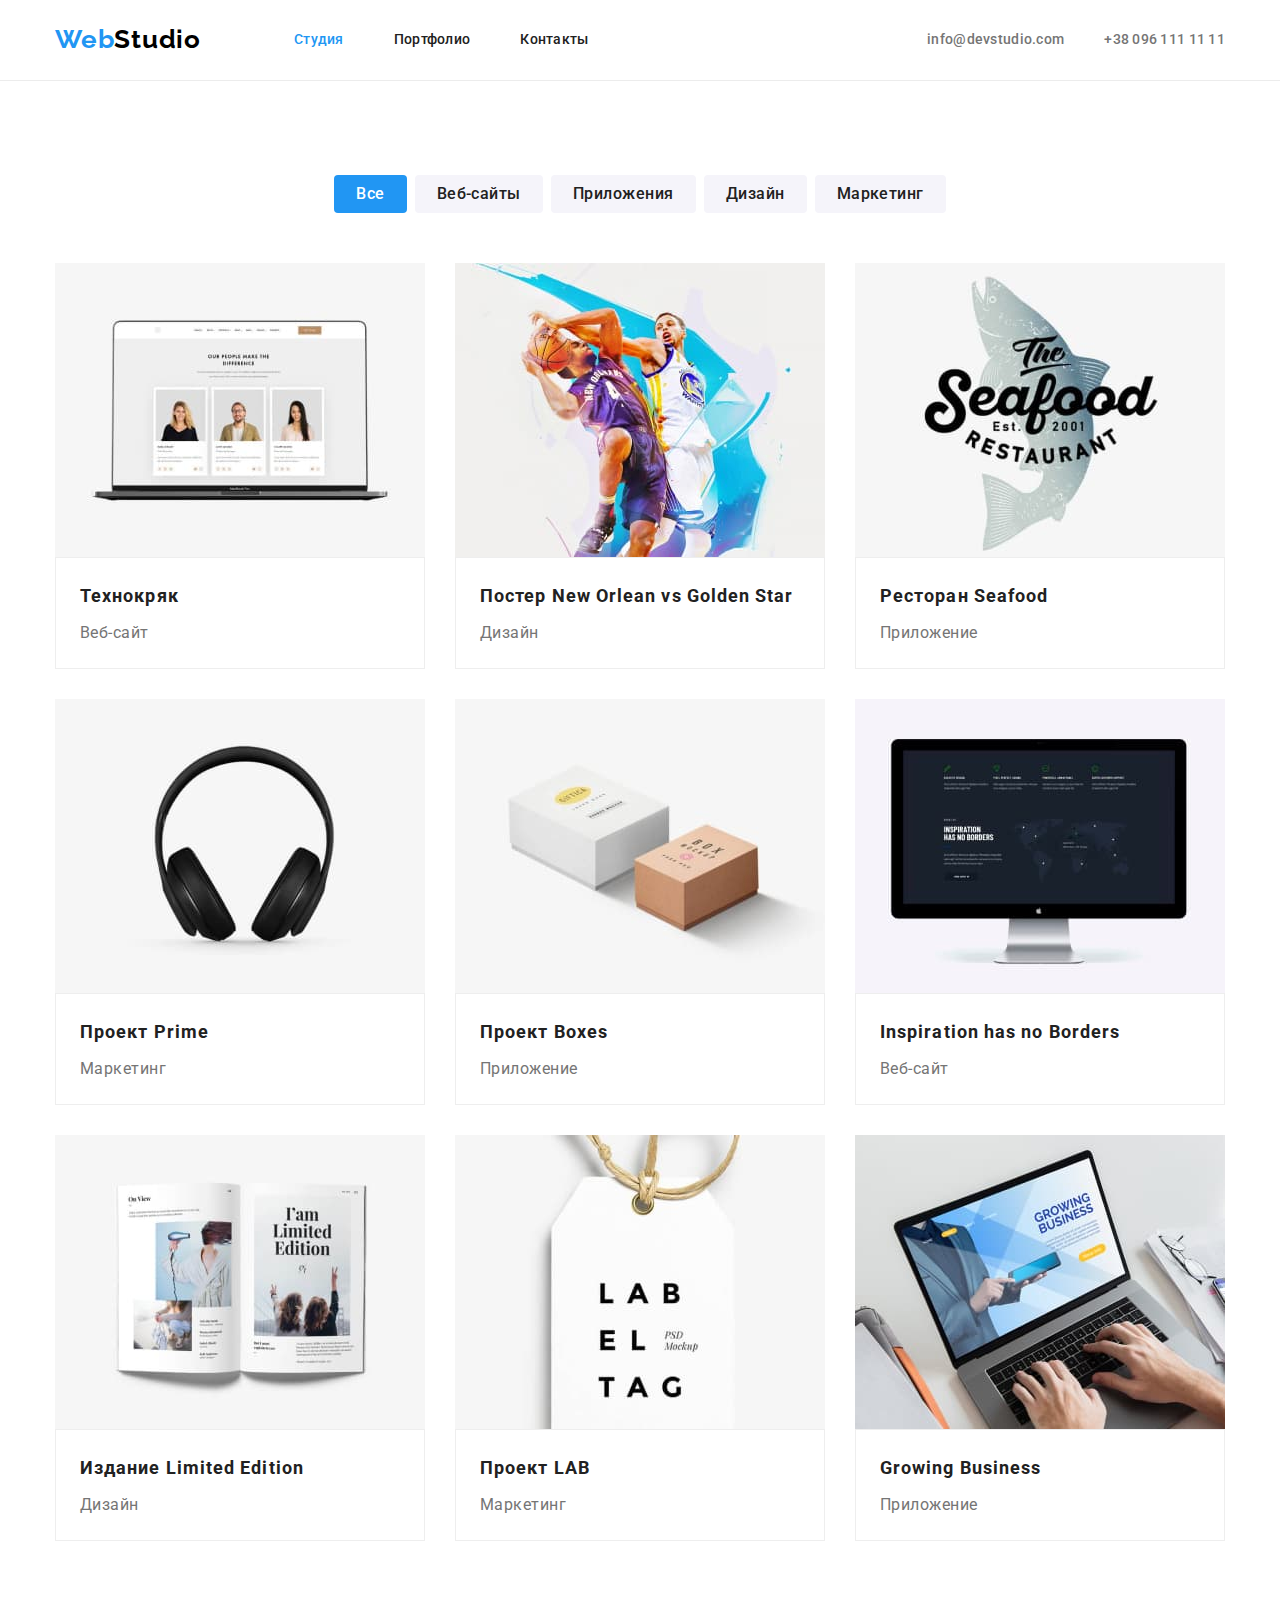
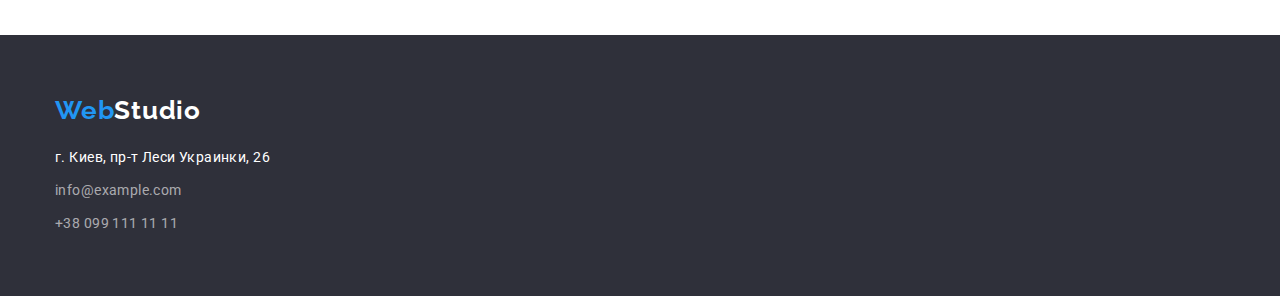
==== portfolio.html @ ed1b18f8 "create-hw" ====
<!DOCTYPE html>
<html lang="ru">
  <head>
    <meta charset="UTF-8" />
    <meta http-equiv="X-UA-Compatible" content="IE=edge" />
    <meta name="viewport" content="width=device-width, initial-scale=1.0" />

    <title>Portfolio</title>

    <link rel="preconnect" href="https://fonts.googleapis.com" />
    <link rel="preconnect" href="https://fonts.gstatic.com" crossorigin />
    <link
      href="https://fonts.googleapis.com/css2?family=Raleway:wght@700&family=Roboto:wght@400;500;700;900&display=swap"
      rel="stylesheet"
    />
    <link
      rel="stylesheet"
      href="https://cdnjs.cloudflare.com/ajax/libs/modern-normalize/1.1.0/modern-normalize.css"
      integrity="sha512-Y0MM+V6ymRKN2zStTqzQ227DWhhp4Mzdo6gnlRnuaNCbc+YN/ZH0sBCLTM4M0oSy9c9VKiCvd4Jk44aCLrNS5Q=="
      crossorigin="anonymous"
      referrerpolicy="no-referrer"
    />
    <link rel="stylesheet" href="./css/styles.css" />
  </head>
  <body>
    <header class="header">
      <div class="container">
        <nav class="header-navigation">
          <a href="" class="logo"><span class="accent">Web</span>Studio</a>
          <ul class="header-nav list">
            <li class="item">
              <a href="./index.html" class="header-link link current">Студия</a>
            </li>
            <li class="item">
              <a href="./portfolio.html" class="header-link link">Портфолио</a>
            </li>
            <li class="item">
              <a href="" class="header-link link">Контакты</a>
            </li>
          </ul>
        </nav>

        <ul class="header-list list">
          <li class="header-item">
            <a class="header-mail link" href="mailto:info@devstudio.com">info@devstudio.com</a>
          </li>
          <li class="header-item">
            <a class="header-tel link" href="tel:+380961111111">+38 096 111 11 11</a>
          </li>
        </ul>
      </div>
    </header>
    <main>
      <section class="portfolio">
        <div class="container">
          <h1 class="portfolio-main-title visually-hidden">portfolio</h1>
          <ul class="portfolio-list-btn list">
            <li class="portfolio-item">
              <button type="button" class="button current">Все</button>
            </li>
            <li class="portfolio-item">
              <button type="button" class="button">Веб-сайты</button>
            </li>
            <li class="portfolio-item">
              <button type="button" class="button">Приложения</button>
            </li>
            <li class="portfolio-item">
              <button type="button" class="button">Дизайн</button>
            </li>
            <li class="portfolio-item">
              <button type="button" class="button">Маркетинг</button>
            </li>
          </ul>

          <ul class="portfolio-list-link list">
            <li class="portfolio-card-item">
              <a href="" class="portfolio-link link">
                <img
                  class="img"
                  src="./images/portfolio/portfolio-1.jpg"
                  alt="Главная страница сайта"
                  width="370"
                  height="294"
                />
                <div class="card-content">
                  <h2 class="portfolio-title">Технокряк</h2>
                  <p class="portfolio-text">Веб-сайт</p>
                </div>
              </a>
            </li>
            <li class="portfolio-card-item">
              <a href="" class="portfolio-link link">
                <img
                  class="img"
                  src="./images/portfolio/portfolio-2.jpg"
                  alt="постер баскетбольного матча"
                  width="370"
                  height="294"
                />
                <div class="card-content">
                  <h2 class="portfolio-title">Постер New Orlean vs Golden Star</h2>
                  <p class="portfolio-text">Дизайн</p>
                </div>
              </a>
            </li>
            <li class="portfolio-card-item">
              <a href="" class="portfolio-link link">
                <img
                  class="img"
                  src="./images/portfolio/portfolio-3.jpg"
                  alt="логотип ресторана рыба"
                  width="370"
                  height="294"
                />
                <div class="card-content">
                  <h2 class="portfolio-title">Ресторан Seafood</h2>
                  <p class="portfolio-text">Приложение</p>
                </div>
              </a>
            </li>
            <li class="portfolio-card-item">
              <a href="" class="portfolio-link link">
                <img
                  class="img"
                  src="./images/portfolio/portfolio-4.jpg"
                  alt="наушники"
                  width="370"
                  height="294"
                />
                <div class="card-content">
                  <h2 class="portfolio-title">Проект Prime</h2>
                  <p class="portfolio-text">Маркетинг</p>
                </div>
              </a>
            </li>
            <li class="portfolio-card-item">
              <a href="" class="portfolio-link link">
                <img
                  class="img"
                  src="./images/portfolio/portfolio-5.jpg"
                  alt="две коробки"
                  width="370"
                  height="294"
                />
                <div class="card-content">
                  <h2 class="portfolio-title">Проект Boxes</h2>
                  <p class="portfolio-text">Приложение</p>
                </div>
              </a>
            </li>
            <li class="portfolio-card-item">
              <a href="" class="portfolio-link link">
                <img
                  class="img"
                  src="./images/portfolio/portfolio-6.jpg"
                  alt="картинка на компьтере с границами
              континентов "
                  width="370"
                  height="294"
                />
                <div class="card-content">
                  <h2 class="portfolio-title">Inspiration has no Borders</h2>
                  <p class="portfolio-text">Веб-сайт</p>
                </div>
              </a>
            </li>
            <li class="portfolio-card-item">
              <a href="" class="portfolio-link link">
                <img
                  class="img"
                  src="./images/portfolio/portfolio-7.jpg"
                  alt="брошура с картинками"
                  width="370"
                  height="294"
                />
                <div class="card-content">
                  <h2 class="portfolio-title">Издание Limited Edition</h2>
                  <p class="portfolio-text">Дизайн</p>
                </div>
              </a>
            </li>
            <li class="portfolio-card-item">
              <a href="" class="portfolio-link link">
                <img
                  class="img"
                  src="./images/portfolio/portfolio-8.jpg"
                  alt="ярлык на веревке"
                  width="370"
                  height="294"
                />
                <div class="card-content">
                  <h2 class="portfolio-title">Проект LAB</h2>
                  <p class="portfolio-text">Маркетинг</p>
                </div>
              </a>
            </li>
            <li class="portfolio-card-item">
              <a href="" class="portfolio-link link">
                <img
                  class="img"
                  src="./images/portfolio/portfolio-9.jpg"
                  alt="работа за ноутбуком"
                  width="370"
                  height="294"
                />
                <div class="card-content">
                  <h2 class="portfolio-title">Growing Business</h2>
                  <p class="portfolio-text">Приложение</p>
                </div>
              </a>
            </li>
          </ul>
        </div>
      </section>
    </main>
    <footer class="footer">
      <div class="container">
        <a href="" class="logo"><span class="accent">Web</span>Studio</a>
        <address class="footer-adress">
          <ul class="footer-list list">
            <li class="footer-item">
              <a
                class="footer-link"
                href="https://goo.gl/maps/xiwfKXUequ1vyFDw5"
                target="blank"
                rel="noopener, noindex, nofollow "
              >
                г. Киев, пр-т Леси Украинки, 26</a
              >
            </li>
            <li class="footer-item">
              <a class="footer-mail link" href="mailto:info@example.com">info@example.com</a>
            </li>
            <li class="footer-item">
              <a class="footer-tel link" href="tel:+380991111111">+38 099 111 11 11</a>
            </li>
          </ul>
        </address>
      </div>
    </footer>
  </body>
</html>
---- css/styles.css ----
:root {
  --title-color: #212121;
  --accent-color: #2196f3;
  --primary-text-color: #757575;
  --primary-white-color: #ffffff;
  --section-size: 94px;
}
body {
  font-family: 'Roboto', sans-serif;
  color: #757575;
  background-color: var(--primary-white-color);
  font-size: 14px;
}
h1,
h2,
h3,
h4,
h5,
h6,
p {
  margin: 0;
}
ul,
ol {
  margin: 0;
  padding-left: 0;
}
img {
  display: block;
  width: 100%;
}
.container {
  width: 1200px;
  padding-left: 15px;
  padding-right: 15px;
  margin: 0 auto;
}
.link {
  text-decoration: none;
}
.link:hover,
.link:focus {
  color: var(--accent-color);
}
.list {
  list-style: none;
}
.visually-hidden {
  position: absolute;
  white-space: nowrap;
  width: 1px;
  height: 1px;
  overflow: hidden;
  border: 0;
  padding: 0;
  clip: rect(0 0 0 0);
  clip-path: inset(50%);
  margin: -1px;
}
/* ----------------------------------------------header--------------------------------------------------- */
.header {
  border-bottom: 1px solid #ececec;
}
.header > .container {
  display: flex;
  align-items: center;
}
.header-navigation {
  display: flex;
  align-items: center;
}
.container > .logo {
  margin-right: 93px;
}
.logo {
  font-family: 'Raleway';
  font-weight: 700;
  font-size: 26px;
  line-height: 1.2;
  letter-spacing: 0.03em;
  color: var(--accent-color);
  color: #000000;
  text-decoration: none;
}
.header-nav {
  display: flex;
  align-items: center;
}
.logo {
  margin-right: 93px;
}
.header-nav .item:not(:last-child) {
  margin-right: 50px;
}
.header-list {
  display: flex;
  margin-left: auto;
}
.header-list .header-item + .header-item {
  margin-left: 40px;
}
.header-link {
  display: inline-block;
  padding: 32px 0;
  font-family: inherit;
  font-weight: 500;
  font-size: 14px;
  line-height: 1.14;
  letter-spacing: 0.02em;
  color: #212121;
}
.header-link.current {
  color: var(--accent-color);
}
.accent {
  color: var(--accent-color);
}
.header-mail,
.header-tel {
  display: inline-block;
  padding: 32px 0;
  font-weight: 500;
  font-size: 14px;
  line-height: 1.14;
  letter-spacing: 0.02em;
  color: var(--primary-text-color);
}
/*---------------------------------------------- hero------------------------------------------------------ */
.hero {
  background: #2f303a;
  padding-top: 200px;
  padding-bottom: 200px;
  text-align: center;
}
.hero-title {
  margin: auto;
  width: 696px;
  margin-bottom: 30px;
  font-weight: 900;
  font-size: 44px;
  line-height: 1.36;
  letter-spacing: 0.06em;
  text-transform: uppercase;
  color: var(--primary-white-color);
}
.hero-button {
  font-family: inherit;
  font-weight: 700;
  font-size: 16px;
  line-height: 1.86;
  display: inline-block;
  align-items: center;
  text-align: center;
  letter-spacing: 0.06em;
  color: var(--primary-white-color);
  background: var(--accent-color);
  cursor: pointer;
  padding: 10px 32px;
  border-radius: 4px;
  border: none;
}
/* ----------------------------------------------description-------------------------------------------------*/
.description {
  padding-top: var(--section-size);
  padding-bottom: var(--section-size);
}
.description-title {
  font-weight: 700;
  font-size: 14px;
  line-height: 1.14;
  letter-spacing: 0.03em;
  text-transform: uppercase;
  color: var(--title-color);
  margin-bottom: 10px;
}
.description-list {
  display: flex;
  align-items: center;
}
.description-item:not(:last-child) {
  margin-right: 30px;
}
.description-text {
  width: 270px;
  font-weight: 400;
  font-size: 14px;
  line-height: 1.71;
  letter-spacing: 0.03em;
  color: var(--primary-text-color);
}
/* ---------------------------------------------examples----------------------------------------------------*/
.examples {
  padding-bottom: var(--section-size);
}
.examples-list {
  display: flex;
  justify-content: space-between;
}
.examples-title,
.team-main-title {
  font-weight: 700;
  font-size: 36px;
  line-height: 1.17;
  text-align: center;
  letter-spacing: 0.03em;
  color: var(--title-color);
  margin-bottom: 50px;
}
/* -----------------------------------------------team------------------------------------------------------ */
.team {
  background-color: #f5f4fa;
  padding-top: var(--section-size);
  padding-bottom: var(--section-size);
}
.team-main-title {
  margin-bottom: 50px;
}
.team-list {
  display: flex;
}
.team-item:not(:last-child) {
  margin-right: 30px;
}

.team-content {
  text-align: center;
  padding-top: 30px;
  padding-bottom: 30px;
  background-color: #fff;
  box-shadow: 0px 1px 1px rgba(0, 0, 0, 0.14), 0px 2px 1px rgba(0, 0, 0, 0.2);
  border-radius: 0px 0px 4px 4px;
}
.team-title {
  font-weight: 500;
  font-size: 16px;
  line-height: 1.19;
  letter-spacing: 0.03em;
  color: #212121;
  margin-bottom: 10px;
}
.team-text {
  font-weight: 400;
  font-size: 16px;
  line-height: 1.19;
  letter-spacing: 0.03em;
  color: var(--primary-text-color);
}
/*-------------------------------------------------footer--------------------------------------------------- */
.footer {
  background-color: #2f303a;
  padding-top: 60px;
  padding-bottom: 60px;
}

.footer-list {
  display: inline-block;
}
.footer-item:not(:last-child) {
  margin-bottom: 9px;
}
.footer-link,
.footer-tel,
.footer-mail {
  font-weight: 400;
  font-style: normal;
  font-size: 14px;
  line-height: 1.71;
  letter-spacing: 0.03em;
  text-decoration: none;
}
.footer-link {
  color: var(--primary-white-color);
}
.footer-tel,
.footer-mail {
  color: rgba(255, 255, 255, 0.6);
}
.footer .logo {
  display: inline-block;
  margin-right: 0;
  margin-bottom: 20px;
  color: var(--primary-white-color);
}
/* ------------------------------------------------portfolio------------------------------------------------*/
.portfolio {
  padding-top: var(--section-size);
  padding-bottom: var(--section-size);
}
.portfolio-list-btn {
  display: flex;
  align-items: center;
  justify-content: center;
  margin-bottom: 50px;
}
.portfolio-item:not(:last-child) {
  margin-right: 8px;
}
.portfolio-item .button.current {
  color: var(--primary-white-color);
  background-color: var(--accent-color);
}
.button {
  display: inline-block;
  padding: 6px 22px;
  font-weight: 500;
  font-size: 16px;
  line-height: 1.6;
  text-align: center;
  text-decoration: none;
  letter-spacing: 0.03em;
  color: #212121;
  background: #f5f4fa;
  cursor: pointer;
  border-radius: 4px;
  border: none;
}
.button:hover,
.button:focus {
  color: var(--primary-white-color);
  background-color: var(--accent-color);
}
.portfolio-list-link {
  display: flex;
  flex-wrap: wrap;
  margin-left: -30px;
  margin-bottom: -30px;
}
.portfolio-list-link > .portfolio-card-item {
  flex-basis: calc(100% / 3- 30px);
  margin-left: 30px;
  margin-bottom: 30px;
}

.card-content {
  padding: 20px 24px;
  border: 1px solid #eee;
}
.portfolio-title {
  margin-bottom: 4px;
  font-weight: 700;
  font-size: 18px;
  line-height: 2;
  letter-spacing: 0.06em;
  color: var(--title-color);
}
.portfolio-text {
  font-family: inherit;
  font-size: 16px;
  line-height: 1.88;
  letter-spacing: 0.03em;
  color: var(--primary-text-color);
}
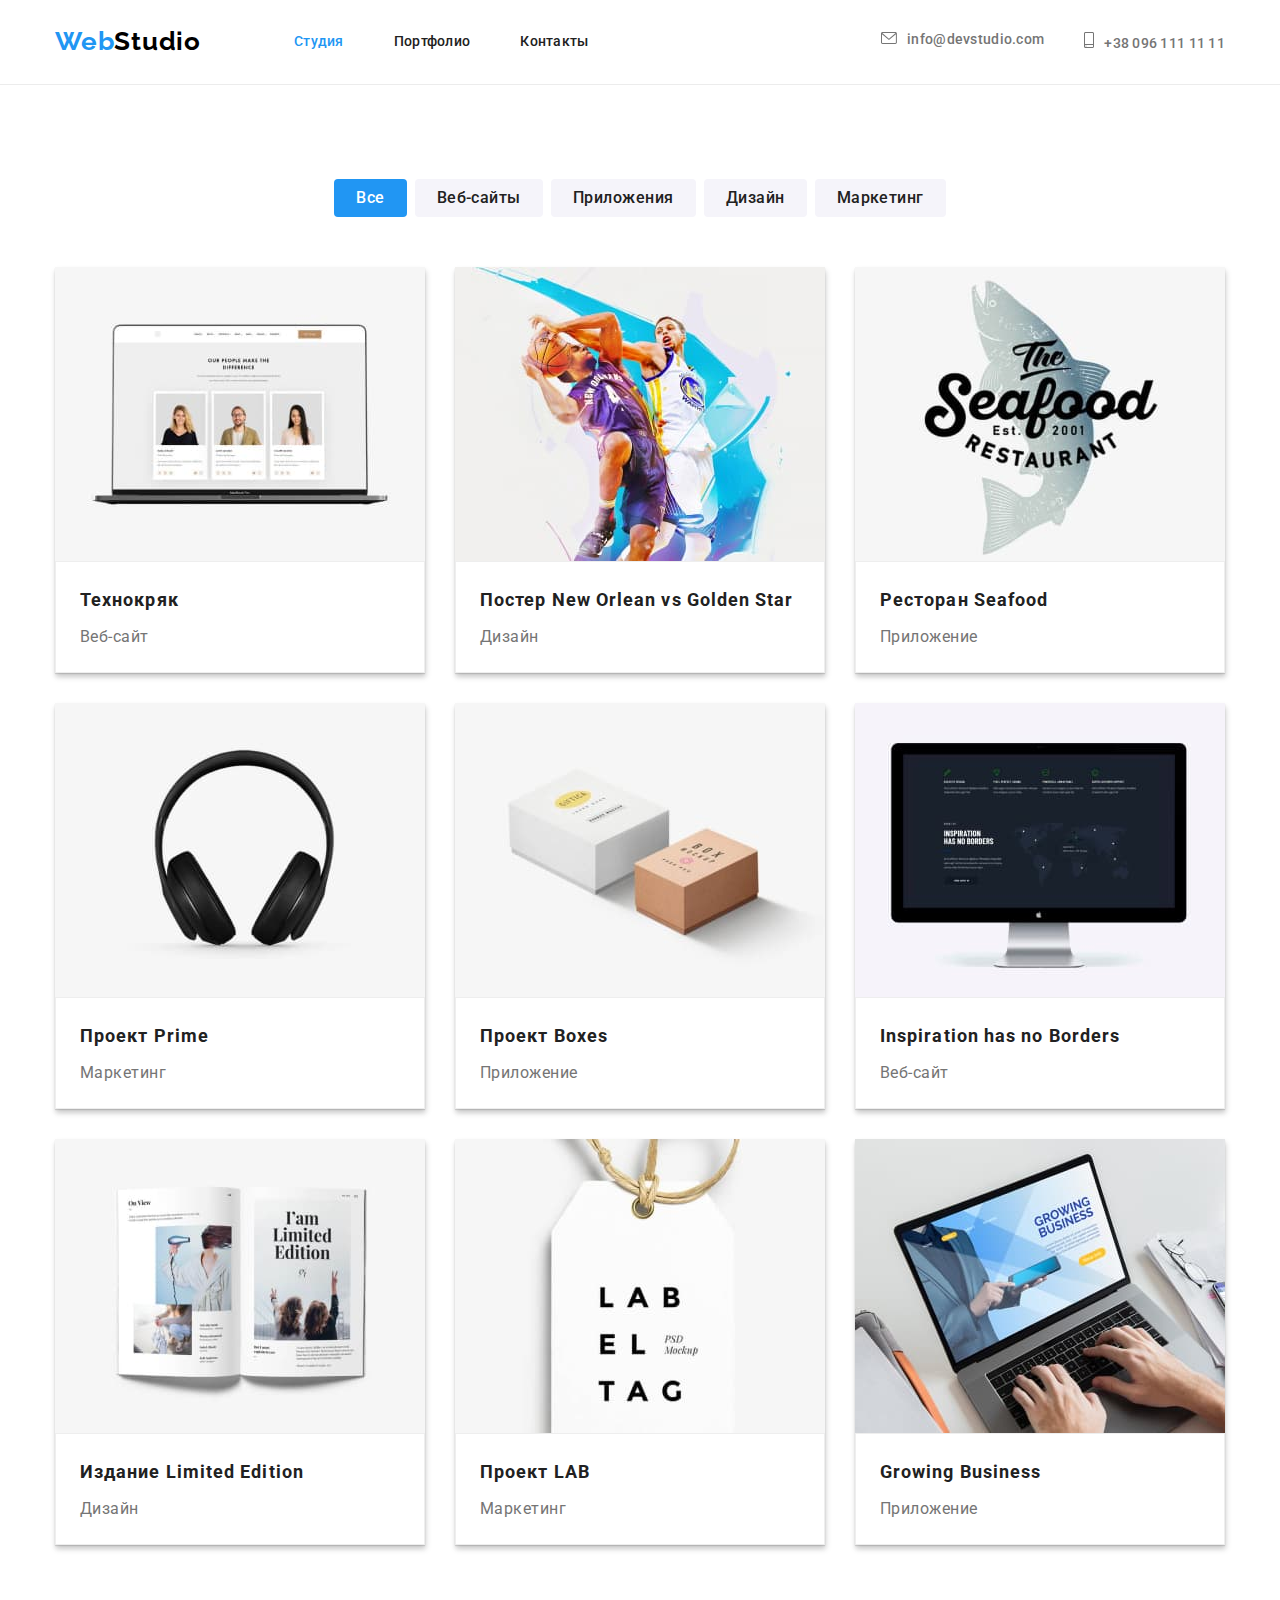
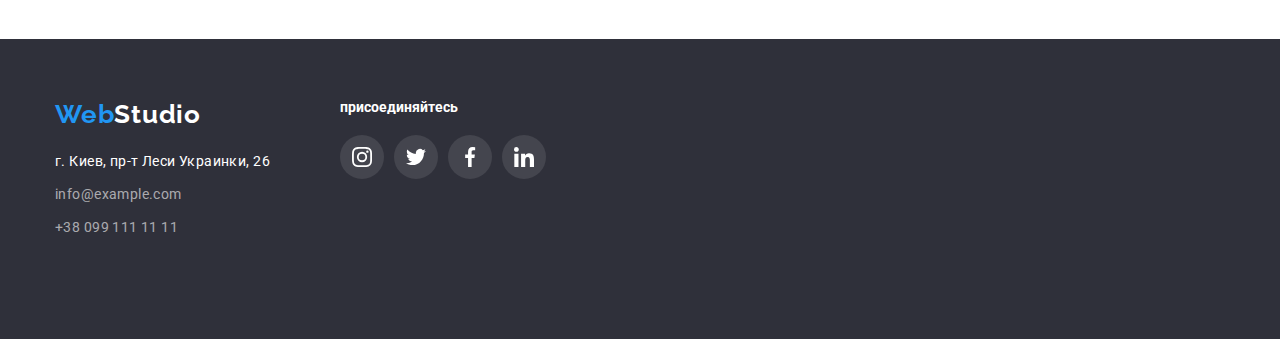
==== commit 8bfe9b9c: "finish" ====
--- a/portfolio.html
+++ b/portfolio.html
@@ -42,10 +42,18 @@
 
         <ul class="header-list list">
           <li class="header-item">
-            <a class="header-mail link" href="mailto:info@devstudio.com">info@devstudio.com</a>
+            <a class="header-mail link" href="mailto:info@devstudio.com"
+              ><svg class="header-icon" width="16" height="12">
+                <use href="./images/symbol-defs (1).svg#icon-envelope"></use></svg
+              >info@devstudio.com</a
+            >
           </li>
           <li class="header-item">
-            <a class="header-tel link" href="tel:+380961111111">+38 096 111 11 11</a>
+            <a class="header-tel link" href="tel:+380961111111"
+              ><svg class="header-icon" width="10" height="16">
+                <use href="./images/symbol-defs (1).svg#icon-smartphone-"></use></svg
+              >+38 096 111 11 11</a
+            >
           </li>
         </ul>
       </div>
@@ -215,27 +223,64 @@
     </main>
     <footer class="footer">
       <div class="container">
-        <a href="" class="logo"><span class="accent">Web</span>Studio</a>
-        <address class="footer-adress">
-          <ul class="footer-list list">
-            <li class="footer-item">
-              <a
-                class="footer-link"
-                href="https://goo.gl/maps/xiwfKXUequ1vyFDw5"
-                target="blank"
-                rel="noopener, noindex, nofollow "
-              >
-                г. Киев, пр-т Леси Украинки, 26</a
-              >
-            </li>
-            <li class="footer-item">
-              <a class="footer-mail link" href="mailto:info@example.com">info@example.com</a>
-            </li>
-            <li class="footer-item">
-              <a class="footer-tel link" href="tel:+380991111111">+38 099 111 11 11</a>
-            </li>
-          </ul>
-        </address>
+        <div class="footer-content">
+          <div class="footer-adress">
+            <a href="" class="logo"><span class="accent">Web</span>Studio</a>
+            <address class="footer-adress-list">
+              <ul class="footer-list list">
+                <li class="footer-item">
+                  <a
+                    class="footer-link"
+                    href="https://goo.gl/maps/xiwfKXUequ1vyFDw5"
+                    target="blank"
+                    rel="noopener, noindex, nofollow "
+                  >
+                    г. Киев, пр-т Леси Украинки, 26</a
+                  >
+                </li>
+                <li class="footer-item">
+                  <a class="footer-mail link" href="mailto:info@example.com">info@example.com</a>
+                </li>
+                <li class="footer-item">
+                  <a class="footer-tel link" href="tel:+380991111111">+38 099 111 11 11</a>
+                </li>
+              </ul>
+            </address>
+          </div>
+          <div class="soc-network">
+            <h3 class="soc-title">присоединяйтесь</h3>
+            <ul class="soc-net-list list">
+              <li class="soc-item">
+                <a href="" class="soc-link">
+                  <svg class="soc-icon" width="20" height="20">
+                    <use href="./images/symbol-defs (1).svg#icon-instagram-"></use>
+                  </svg>
+                </a>
+              </li>
+              <li class="soc-item">
+                <a href="" class="soc-link">
+                  <svg class="soc-icon" width="20" height="20">
+                    <use href="./images/symbol-defs (1).svg#icon-twitter-"></use>
+                  </svg>
+                </a>
+              </li>
+              <li class="soc-item">
+                <a href="" class="soc-link">
+                  <svg class="soc-icon" width="20" height="20">
+                    <use href="./images/symbol-defs (1).svg#icon-facebook-"></use>
+                  </svg>
+                </a>
+              </li>
+              <li class="soc-item">
+                <a href="" class="soc-link">
+                  <svg class="soc-icon" width="20" height="20">
+                    <use href="./images/symbol-defs (1).svg#icon-linkedin-"></use>
+                  </svg>
+                </a>
+              </li>
+            </ul>
+          </div>
+        </div>
       </div>
     </footer>
   </body>
--- a/css/styles.css
+++ b/css/styles.css
@@ -102,6 +102,7 @@
 .header-link {
   display: inline-block;
   padding: 32px 0;
+  align-items: center;
   font-family: inherit;
   font-weight: 500;
   font-size: 14px;
@@ -125,13 +126,25 @@
   letter-spacing: 0.02em;
   color: var(--primary-text-color);
 }
+.header-icon {
+  fill: currentColor;
+  margin-right: 10px;
+}
+
 /*---------------------------------------------- hero------------------------------------------------------ */
 .hero {
-  background: #2f303a;
+  background: #c4c4c4;
   padding-top: 200px;
   padding-bottom: 200px;
   text-align: center;
-}
+  background-image: linear-gradient(rgba(47, 48, 58, 0.4), rgba(47, 48, 58, 0.4)),
+    url(../images/bg-hero.jpg);
+  background-size: cover;
+  background-repeat: no-repeat;
+  max-width: 1600px;
+  margin: 0 auto;
+}
+
 .hero-title {
   margin: auto;
   width: 696px;
@@ -180,6 +193,28 @@
 .description-item:not(:last-child) {
   margin-right: 30px;
 }
+.description-item::before {
+  display: block;
+  content: '';
+  height: 120px;
+  background-color: #f5f4fa;
+  margin-bottom: 30px;
+  background-repeat: no-repeat;
+  background-position: center;
+  border-radius: 4px;
+}
+.antenna-icon::before {
+  background-image: url(../images/antenna.png);
+}
+.clock-icon::before {
+  background-image: url(../images/clock.png);
+}
+.diagram-icon::before {
+  background-image: url(../images/diagram.png);
+}
+.astronaut-icon::before {
+  background-image: url(../images/astronaut.png);
+}
 .description-text {
   width: 270px;
   font-weight: 400;
@@ -226,7 +261,7 @@
   text-align: center;
   padding-top: 30px;
   padding-bottom: 30px;
-  background-color: #fff;
+  background-color: var(--primary-white-color);
   box-shadow: 0px 1px 1px rgba(0, 0, 0, 0.14), 0px 2px 1px rgba(0, 0, 0, 0.2);
   border-radius: 0px 0px 4px 4px;
 }
@@ -244,14 +279,97 @@
   line-height: 1.19;
   letter-spacing: 0.03em;
   color: var(--primary-text-color);
+  margin-bottom: 16px;
+}
+.team-soc-list {
+  display: flex;
+  justify-content: center;
+}
+.team-soc-item + .team-soc-item {
+  margin-left: 10px;
+}
+.team-soc-link {
+  width: 44px;
+  height: 44px;
+  border-radius: 50%;
+  display: flex;
+  justify-content: center;
+  align-items: center;
+}
+.team-soc-link:hover {
+  background-color: var(--accent-color);
+}
+.team-soc-link:focus {
+  background-color: var(--accent-color);
+}
+.team-soc-icon {
+  fill: #afb1b8;
+}
+.team-soc-link:hover .team-soc-icon {
+  fill: var(--primary-white-color);
+}
+.team-soc-link:focus .team-soc-icon {
+  fill: var(--primary-white-color);
+}
+/*-------------------------------------------------groups---------------------------------------------------*/
+.groups {
+  padding-top: var(--section-size);
+  padding-bottom: var(--section-size);
+  text-align: center;
+}
+.groups-title {
+  font-style: normal;
+  font-weight: 700;
+  font-size: 36px;
+  line-height: 1.167;
+  text-align: center;
+  letter-spacing: 0.03em;
+  color: var(--title-color);
+  margin-bottom: 50px;
+}
+.groups-list {
+  display: flex;
+  justify-content: center;
+}
+.groups-item + .groups-item {
+  margin-left: 30px;
+}
+.groups-link {
+  width: 170px;
+  height: 92px;
+  display: flex;
+  justify-content: center;
+  align-items: center;
+  border: 1px Solid #afb1b8;
+  box-sizing: border-box;
+  border-radius: 4px;
+}
+.groups-link:hover {
+  border-color: var(--accent-color);
+}
+.groups-link:focus {
+  border-color: var(--accent-color);
+}
+.groups-icon {
+  fill: #afb1b8;
+}
+.groups-link:hover .groups-icon {
+  fill: var(--accent-color);
+}
+.groups-link:focus .groups-icon {
+  border-color: var(--accent-color);
 }
 /*-------------------------------------------------footer--------------------------------------------------- */
 .footer {
   background-color: #2f303a;
   padding-top: 60px;
   padding-bottom: 60px;
-}
-
+  max-width: 1600px;
+  margin: 0 auto;
+}
+.footer-content {
+  display: flex;
+}
 .footer-list {
   display: inline-block;
 }
@@ -281,6 +399,44 @@
   margin-bottom: 20px;
   color: var(--primary-white-color);
 }
+.soc-network {
+  display: inline-block;
+
+  margin-bottom: 100px;
+  margin-left: 70px;
+}
+.soc-title {
+  font-weight: 700;
+  font-size: 14px;
+  line-height: 16px;
+  letter-spacing: 1.14;
+  color: var(--primary-white-color);
+  margin-bottom: 20px;
+}
+.soc-net-list {
+  display: flex;
+}
+.soc-item + .soc-item {
+  margin-left: 10px;
+}
+.soc-link:hover {
+  background-color: var(--accent-color);
+}
+.soc-link:focus {
+  background-color: var(--accent-color);
+}
+.soc-link {
+  width: 44px;
+  height: 44px;
+  background-color: #44454e;
+  border-radius: 50%;
+  display: flex;
+  justify-content: center;
+  align-items: center;
+}
+.soc-icon {
+  fill: var(--primary-white-color);
+}
 /* ------------------------------------------------portfolio------------------------------------------------*/
 .portfolio {
   padding-top: var(--section-size);
@@ -319,6 +475,10 @@
   color: var(--primary-white-color);
   background-color: var(--accent-color);
 }
+.portfolio-card-item {
+  box-shadow: 0px 1px 1px rgba(0, 0, 0, 0.12), 0px 4px 4px rgba(0, 0, 0, 0.06),
+    1px 4px 6px rgba(0, 0, 0, 0.16);
+}
 .portfolio-list-link {
   display: flex;
   flex-wrap: wrap;
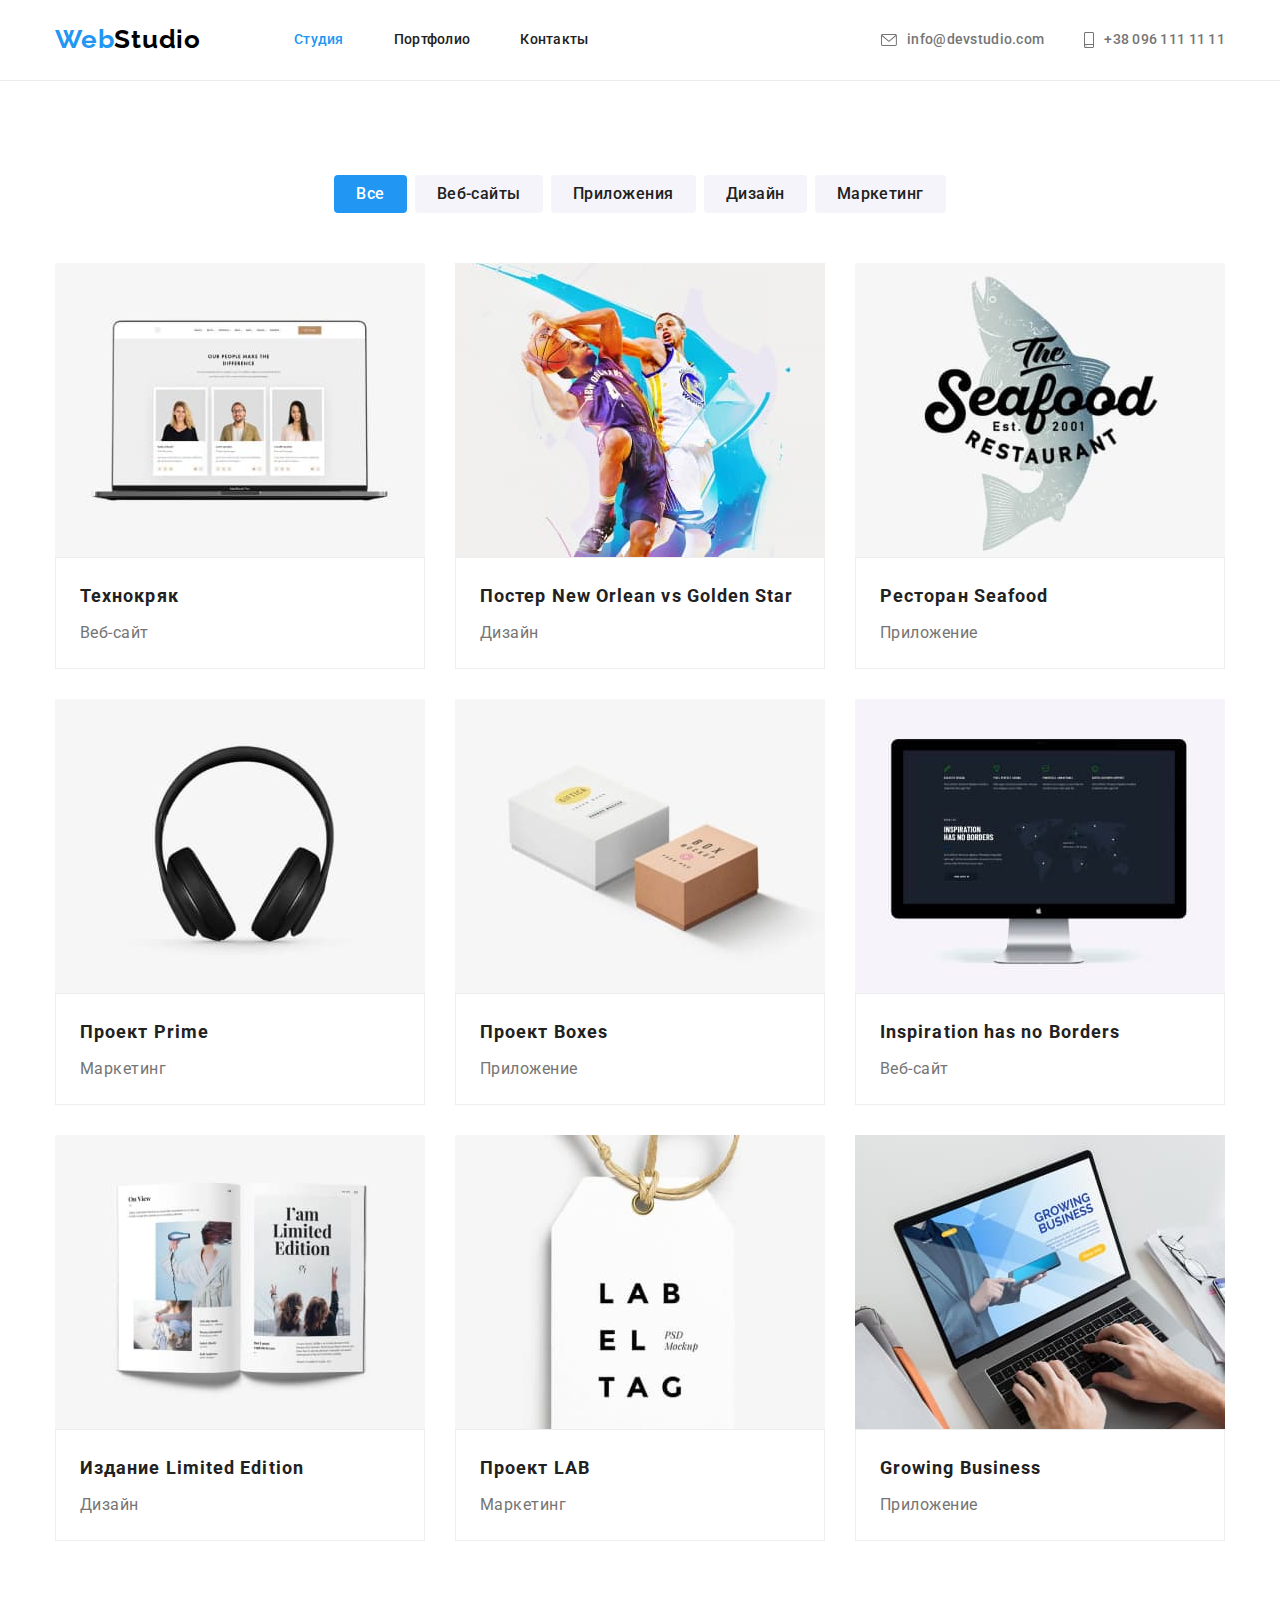
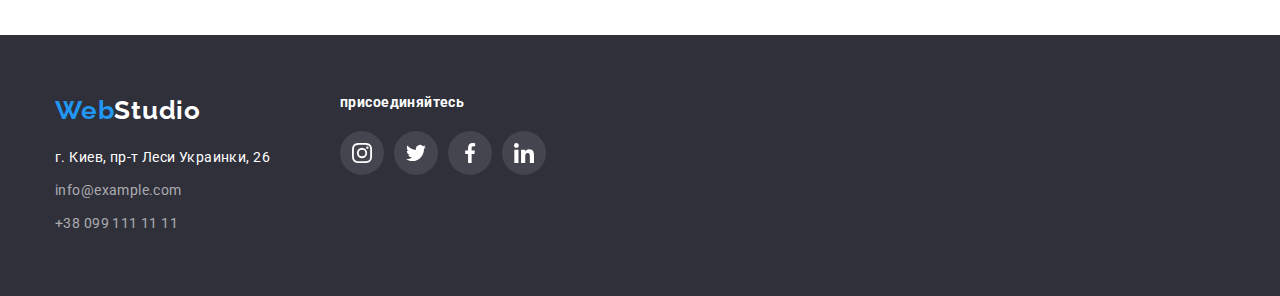
==== commit c466d0a4: "finaly-changes" ====
--- a/portfolio.html
+++ b/portfolio.html
@@ -39,7 +39,6 @@
             </li>
           </ul>
         </nav>
-
         <ul class="header-list list">
           <li class="header-item">
             <a class="header-mail link" href="mailto:info@devstudio.com"
--- a/css/styles.css
+++ b/css/styles.css
@@ -118,7 +118,8 @@
 }
 .header-mail,
 .header-tel {
-  display: inline-block;
+  display: flex;
+  align-items: center;
   padding: 32px 0;
   font-weight: 500;
   font-size: 14px;
@@ -141,6 +142,7 @@
     url(../images/bg-hero.jpg);
   background-size: cover;
   background-repeat: no-repeat;
+  background-position: center;
   max-width: 1600px;
   margin: 0 auto;
 }
@@ -243,6 +245,8 @@
 }
 /* -----------------------------------------------team------------------------------------------------------ */
 .team {
+  max-width: 1600px;
+  margin: auto;
   background-color: #f5f4fa;
   padding-top: var(--section-size);
   padding-bottom: var(--section-size);
@@ -401,15 +405,12 @@
 }
 .soc-network {
   display: inline-block;
-
-  margin-bottom: 100px;
   margin-left: 70px;
 }
 .soc-title {
-  font-weight: 700;
-  font-size: 14px;
-  line-height: 16px;
-  letter-spacing: 1.14;
+  font-size: 14px;
+  line-height: 1.14;
+  letter-spacing: 0.03em;
   color: var(--primary-white-color);
   margin-bottom: 20px;
 }
@@ -474,10 +475,6 @@
 .button:focus {
   color: var(--primary-white-color);
   background-color: var(--accent-color);
-}
-.portfolio-card-item {
-  box-shadow: 0px 1px 1px rgba(0, 0, 0, 0.12), 0px 4px 4px rgba(0, 0, 0, 0.06),
-    1px 4px 6px rgba(0, 0, 0, 0.16);
 }
 .portfolio-list-link {
   display: flex;
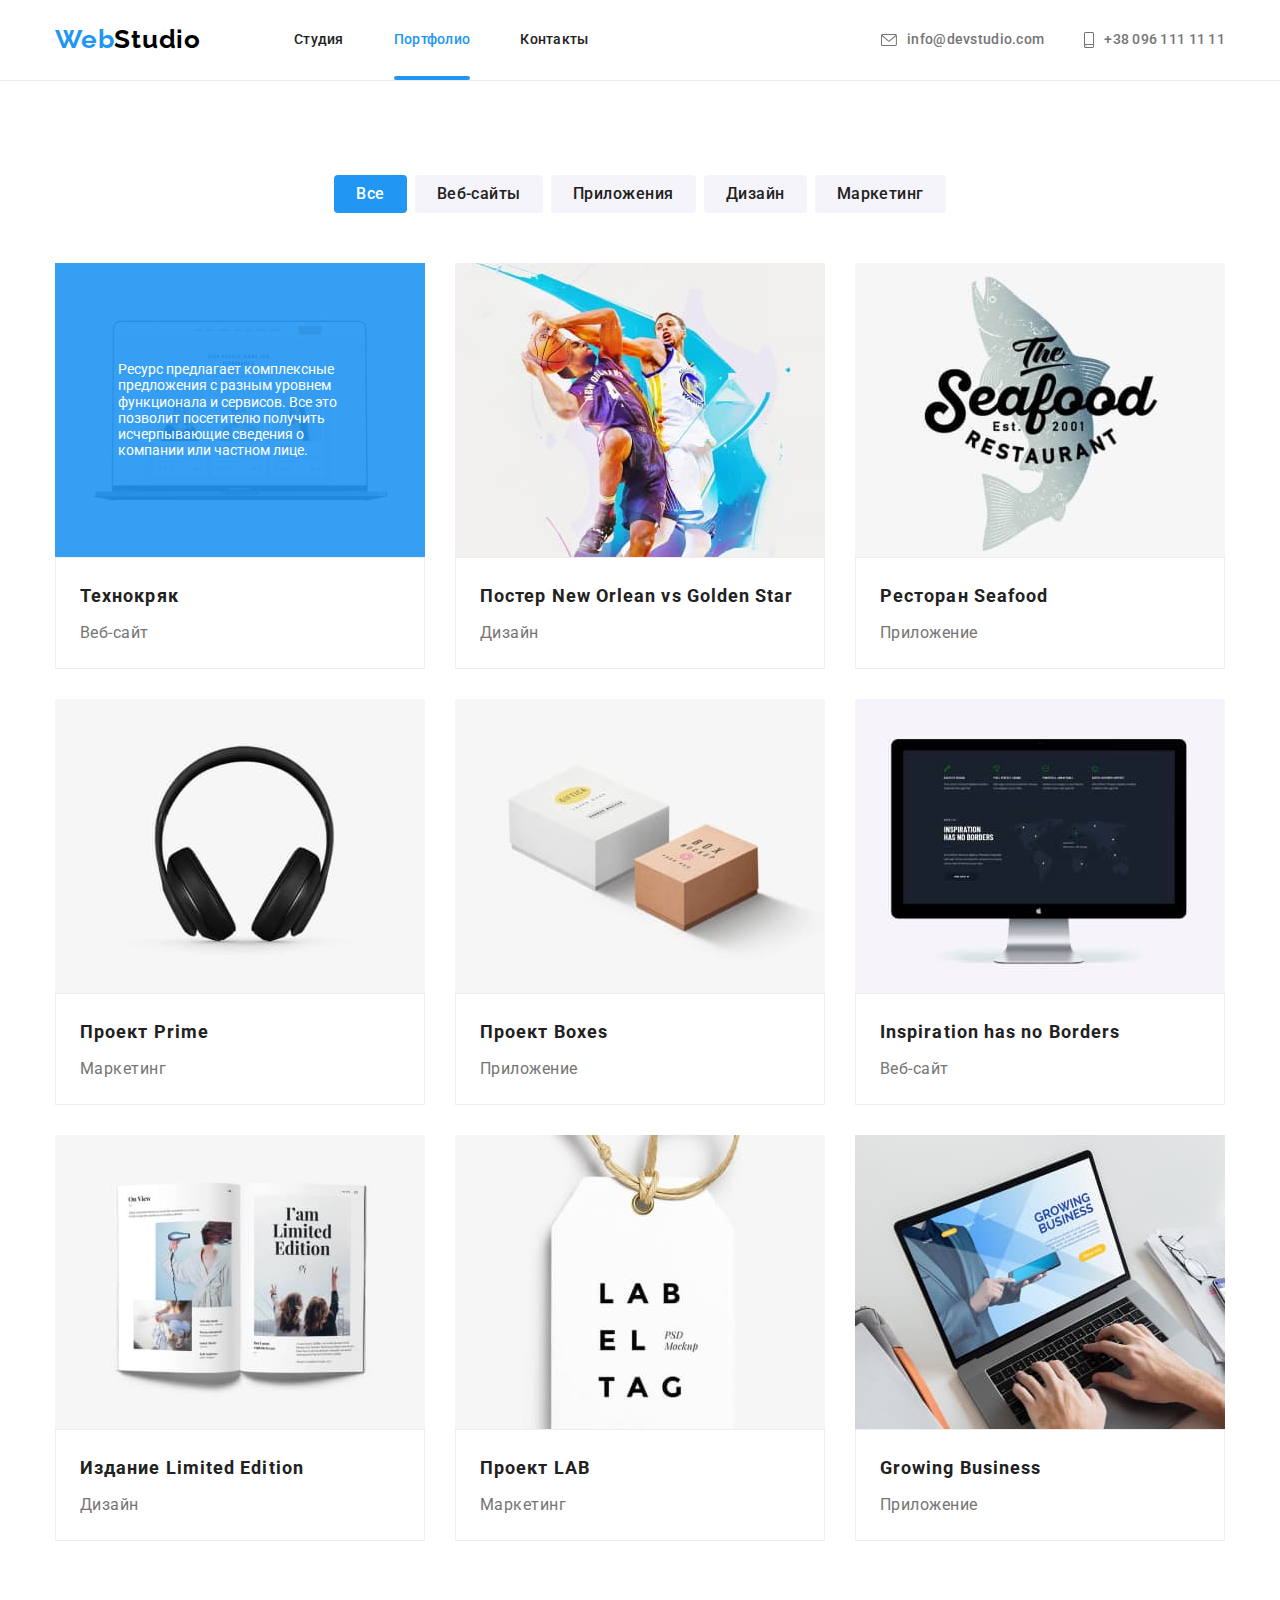
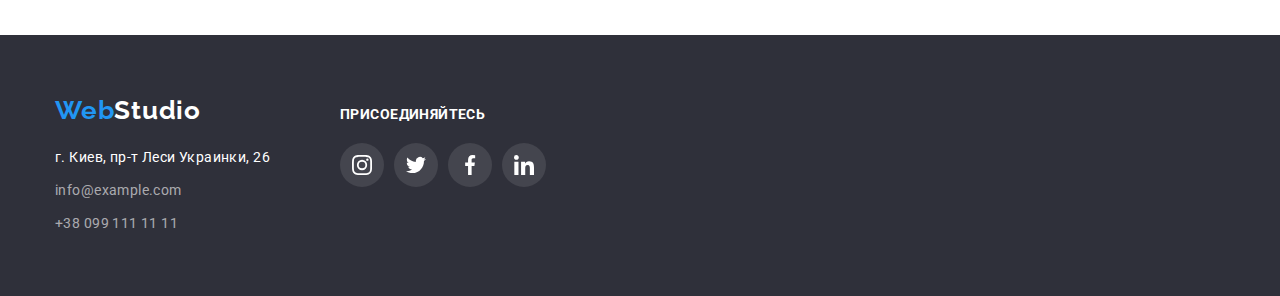
==== commit 5c1a7af0: "add-decoration" ====
--- a/portfolio.html
+++ b/portfolio.html
@@ -29,10 +29,10 @@
           <a href="" class="logo"><span class="accent">Web</span>Studio</a>
           <ul class="header-nav list">
             <li class="item">
-              <a href="./index.html" class="header-link link current">Студия</a>
+              <a href="./index.html" class="header-link link">Студия</a>
             </li>
             <li class="item">
-              <a href="./portfolio.html" class="header-link link">Портфолио</a>
+              <a href="./portfolio.html" class="header-link link current">Портфолио</a>
             </li>
             <li class="item">
               <a href="" class="header-link link">Контакты</a>
@@ -82,13 +82,21 @@
           <ul class="portfolio-list-link list">
             <li class="portfolio-card-item">
               <a href="" class="portfolio-link link">
-                <img
-                  class="img"
-                  src="./images/portfolio/portfolio-1.jpg"
-                  alt="Главная страница сайта"
-                  width="370"
-                  height="294"
-                />
+                <div class="img-decoration">
+                  <img
+                    class="img"
+                    src="./images/portfolio/portfolio-1.jpg"
+                    alt="Главная страница сайта"
+                    width="370"
+                    height="294"
+                  />
+
+                  <p class="img-text">
+                    Ресурс предлагает комплексные предложения с разным уровнем функционала и
+                    сервисов. Все это позволит посетителю получить исчерпывающие сведения о компании
+                    или частном лице.
+                  </p>
+                </div>
                 <div class="card-content">
                   <h2 class="portfolio-title">Технокряк</h2>
                   <p class="portfolio-text">Веб-сайт</p>
--- a/css/styles.css
+++ b/css/styles.css
@@ -111,7 +111,19 @@
   color: #212121;
 }
 .header-link.current {
+  position: relative;
   color: var(--accent-color);
+}
+.header-link.current::after {
+  content: '';
+  position: absolute;
+  left: 0;
+  bottom: 0;
+  display: block;
+  width: 100%;
+  height: 4px;
+  border-radius: 2px;
+  background-color: var(--accent-color);
 }
 .accent {
   color: var(--accent-color);
@@ -134,6 +146,7 @@
 
 /*---------------------------------------------- hero------------------------------------------------------ */
 .hero {
+  position: relative;
   background: #c4c4c4;
   padding-top: 200px;
   padding-bottom: 200px;
@@ -174,6 +187,7 @@
   border-radius: 4px;
   border: none;
 }
+
 /* ----------------------------------------------description-------------------------------------------------*/
 .description {
   padding-top: var(--section-size);
@@ -225,6 +239,7 @@
   letter-spacing: 0.03em;
   color: var(--primary-text-color);
 }
+
 /* ---------------------------------------------examples----------------------------------------------------*/
 .examples {
   padding-bottom: var(--section-size);
@@ -243,6 +258,22 @@
   color: var(--title-color);
   margin-bottom: 50px;
 }
+.examples-item {
+  position: relative;
+}
+.examples-description {
+  position: absolute;
+  left: 0;
+  bottom: 0;
+  display: flex;
+  justify-content: center;
+  align-items: center;
+  width: 100%;
+  height: 70px;
+  background: rgba(47, 48, 58, 0.8);
+  color: var(--primary-white-color);
+}
+
 /* -----------------------------------------------team------------------------------------------------------ */
 .team {
   max-width: 1600px;
@@ -373,6 +404,7 @@
 }
 .footer-content {
   display: flex;
+  align-items: baseline;
 }
 .footer-list {
   display: inline-block;
@@ -413,6 +445,7 @@
   letter-spacing: 0.03em;
   color: var(--primary-white-color);
   margin-bottom: 20px;
+  text-transform: uppercase;
 }
 .soc-net-list {
   display: flex;
@@ -487,7 +520,22 @@
   margin-left: 30px;
   margin-bottom: 30px;
 }
-
+.img-decoration {
+  position: relative;
+}
+.img-text {
+  position: absolute;
+  left: 0;
+  top: 0%;
+  width: 100%;
+  height: 100%;
+  display: flex;
+  justify-content: center;
+  align-items: center;
+  padding: 24px 63px;
+  background-color: rgba(33, 150, 243, 0.9);
+  color: var(--primary-white-color);
+}
 .card-content {
   padding: 20px 24px;
   border: 1px solid #eee;
